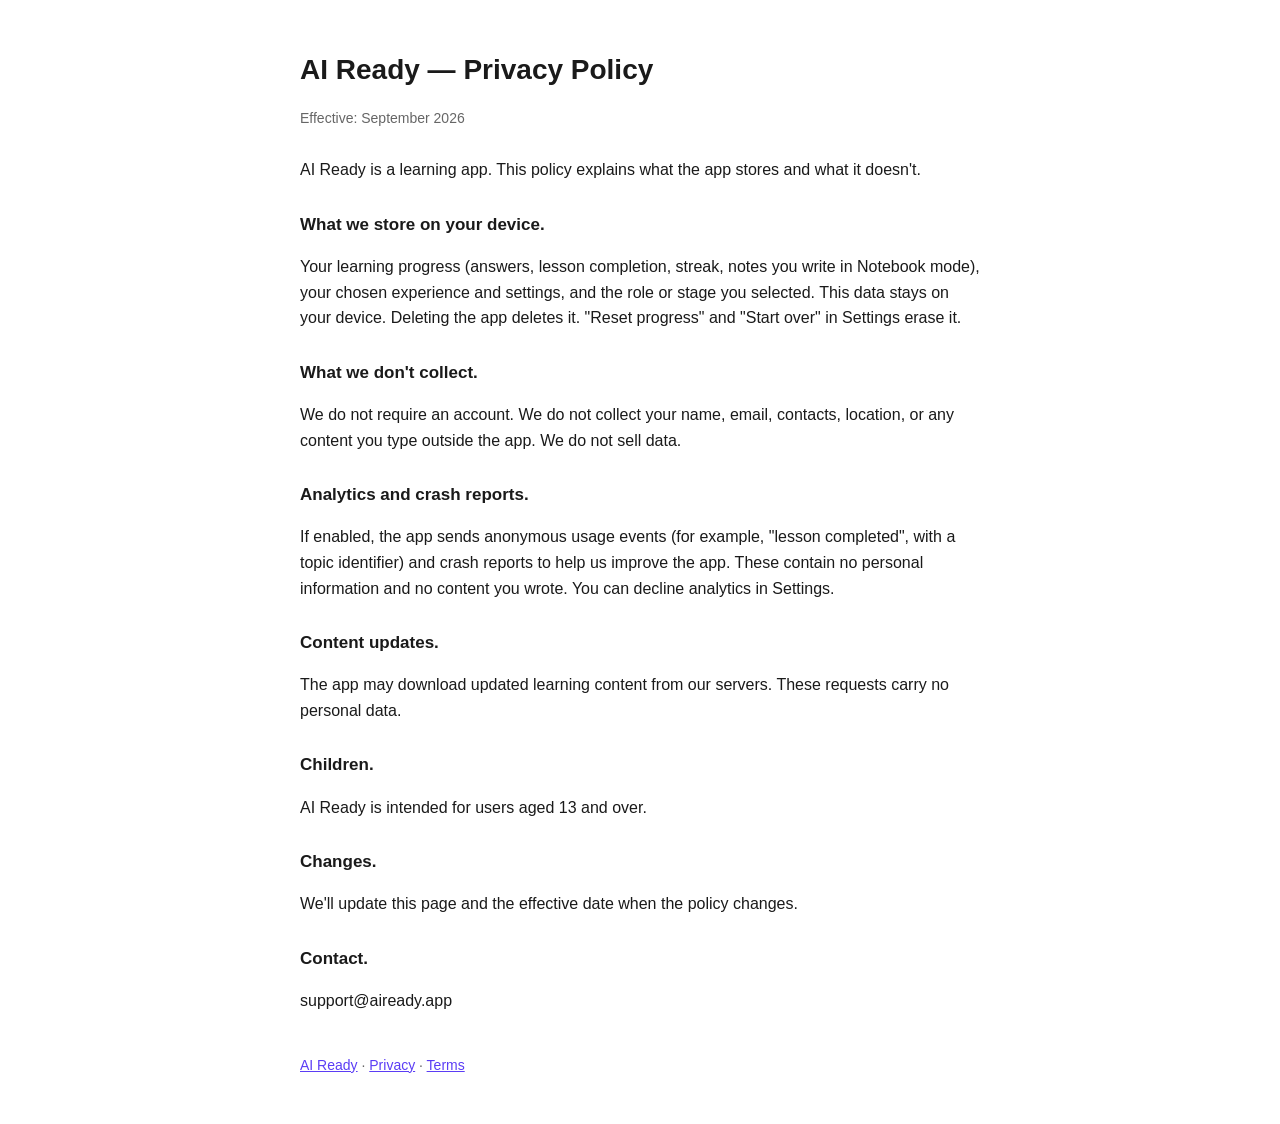
==== privacy.html @ 9efe3a9e "Add files via upload" ====
<!doctype html><html lang="en"><head><meta charset="utf-8"><meta name="viewport" content="width=device-width,initial-scale=1"><title>AI Ready — Privacy Policy</title><link rel="stylesheet" href="_style.css"></head><body><h1>AI Ready — Privacy Policy</h1>
<p class="date">Effective: September 2026</p>
<p>AI Ready is a learning app. This policy explains what the app stores and what it doesn&#x27;t.</p>
<h2>What we store on your device.</h2>
<p>Your learning progress (answers, lesson completion, streak, notes you write in Notebook mode), your chosen experience and settings, and the role or stage you selected. This data stays on your device. Deleting the app deletes it. &quot;Reset progress&quot; and &quot;Start over&quot; in Settings erase it.</p>
<h2>What we don&#x27;t collect.</h2>
<p>We do not require an account. We do not collect your name, email, contacts, location, or any content you type outside the app. We do not sell data.</p>
<h2>Analytics and crash reports.</h2>
<p>If enabled, the app sends anonymous usage events (for example, &quot;lesson completed&quot;, with a topic identifier) and crash reports to help us improve the app. These contain no personal information and no content you wrote. You can decline analytics in Settings.</p>
<h2>Content updates.</h2>
<p>The app may download updated learning content from our servers. These requests carry no personal data.</p>
<h2>Children.</h2>
<p>AI Ready is intended for users aged 13 and over.</p>
<h2>Changes.</h2>
<p>We&#x27;ll update this page and the effective date when the policy changes.</p>
<h2>Contact.</h2>
<p>support@aiready.app</p>
<p style="margin-top:40px;color:#666;font-size:14px"><a href="./">AI Ready</a> · <a href="privacy.html">Privacy</a> · <a href="terms.html">Terms</a></p></body></html>
---- _style.css ----
body{font-family:-apple-system,Segoe UI,Helvetica,Arial,sans-serif;max-width:680px;margin:48px auto;padding:0 20px;color:#1a1a1a;line-height:1.6}
h1{font-size:28px;margin-bottom:4px}.date{color:#666;font-size:14px;margin-bottom:28px}h2{font-size:17px;margin-top:28px}a{color:#5b3df5}
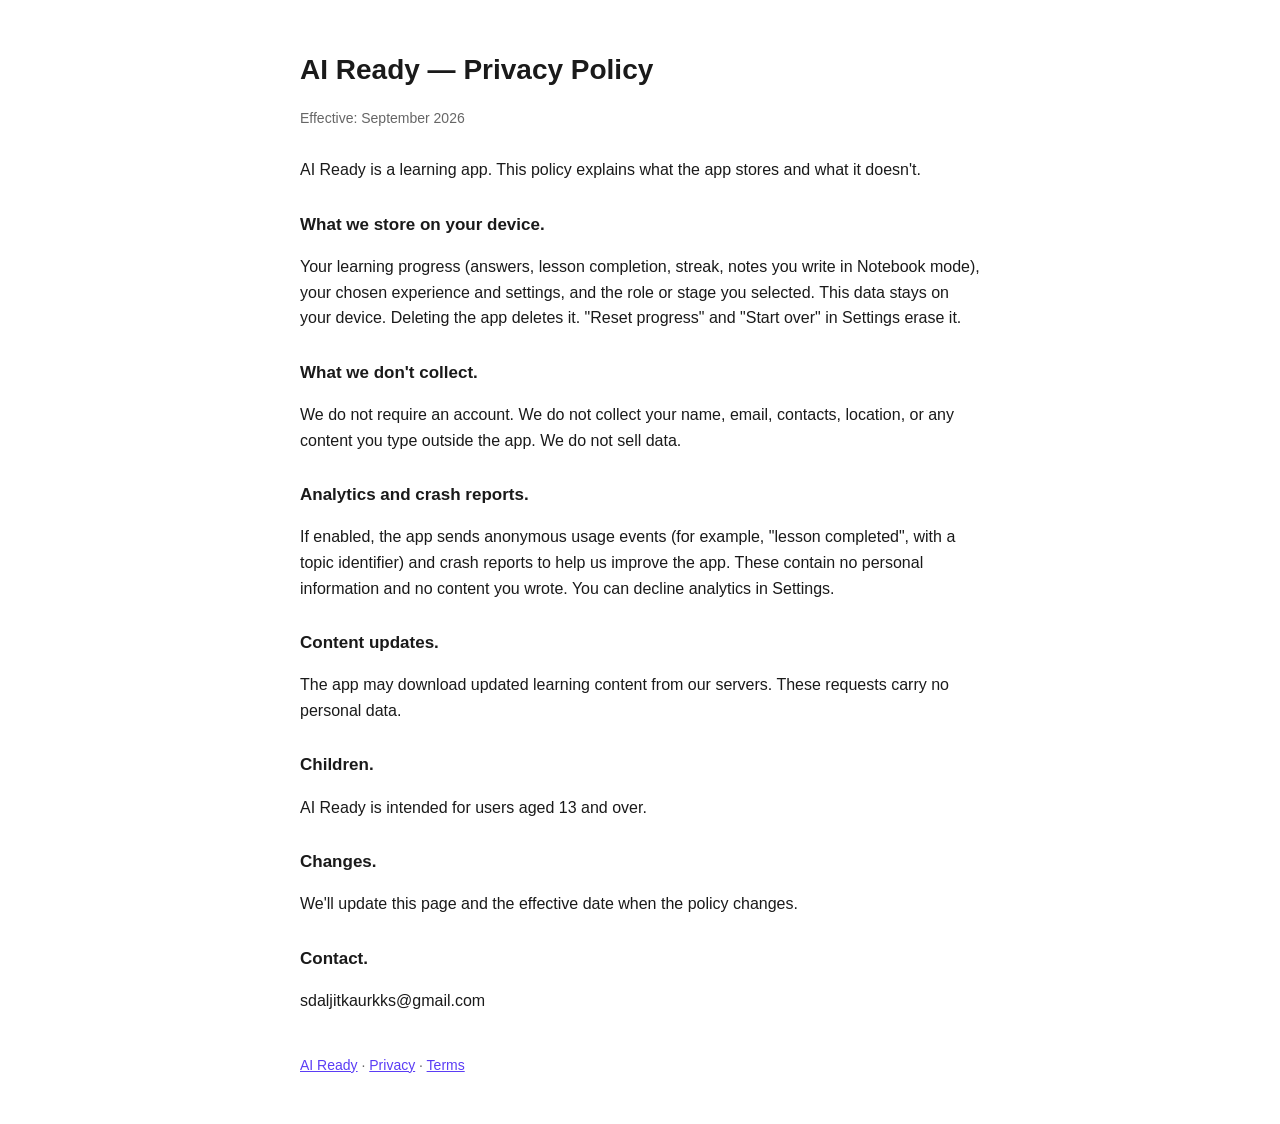
==== commit 07e0f7dc: "Update privacy.html" ====
--- a/privacy.html
+++ b/privacy.html
@@ -14,5 +14,5 @@
 <h2>Changes.</h2>
 <p>We&#x27;ll update this page and the effective date when the policy changes.</p>
 <h2>Contact.</h2>
-<p>support@aiready.app</p>
-<p style="margin-top:40px;color:#666;font-size:14px"><a href="./">AI Ready</a> · <a href="privacy.html">Privacy</a> · <a href="terms.html">Terms</a></p></body></html>+<p>sdaljitkaurkks@gmail.com</p>
+<p style="margin-top:40px;color:#666;font-size:14px"><a href="./">AI Ready</a> · <a href="privacy.html">Privacy</a> · <a href="terms.html">Terms</a></p></body></html>
